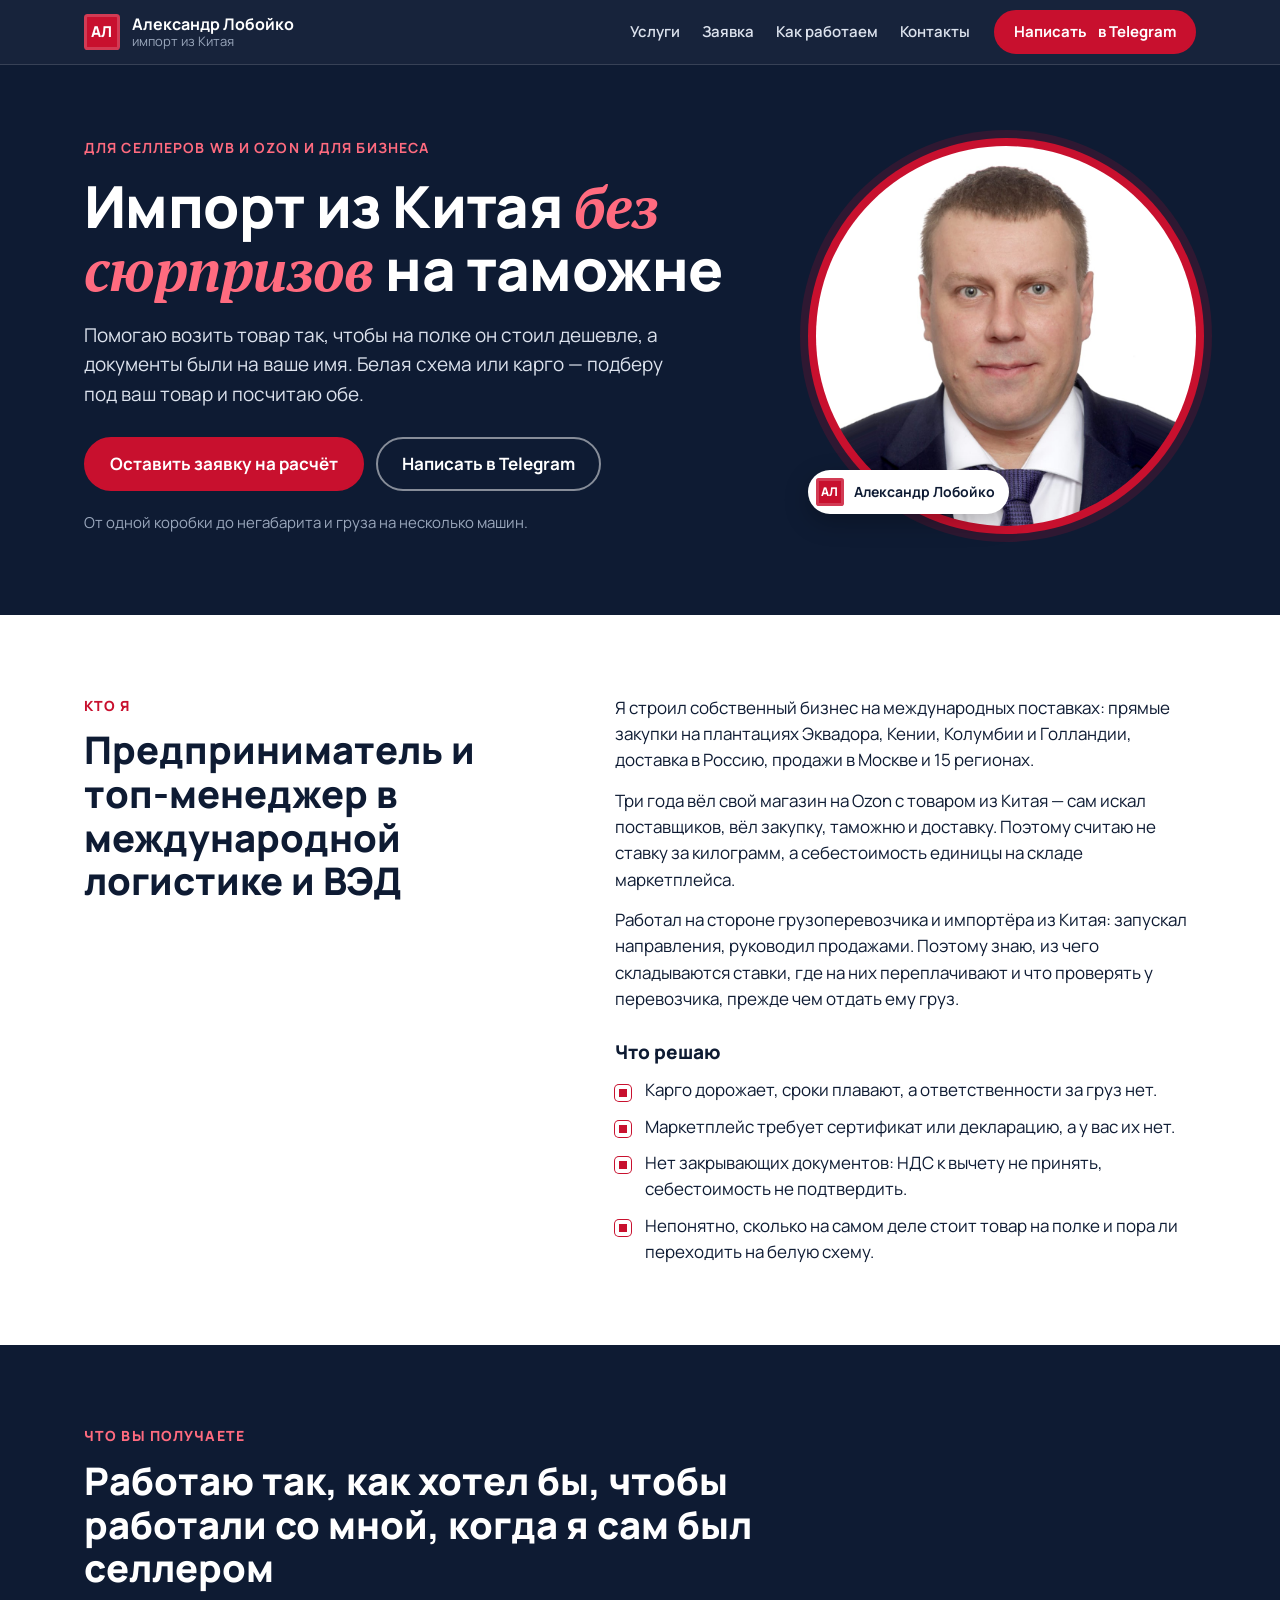
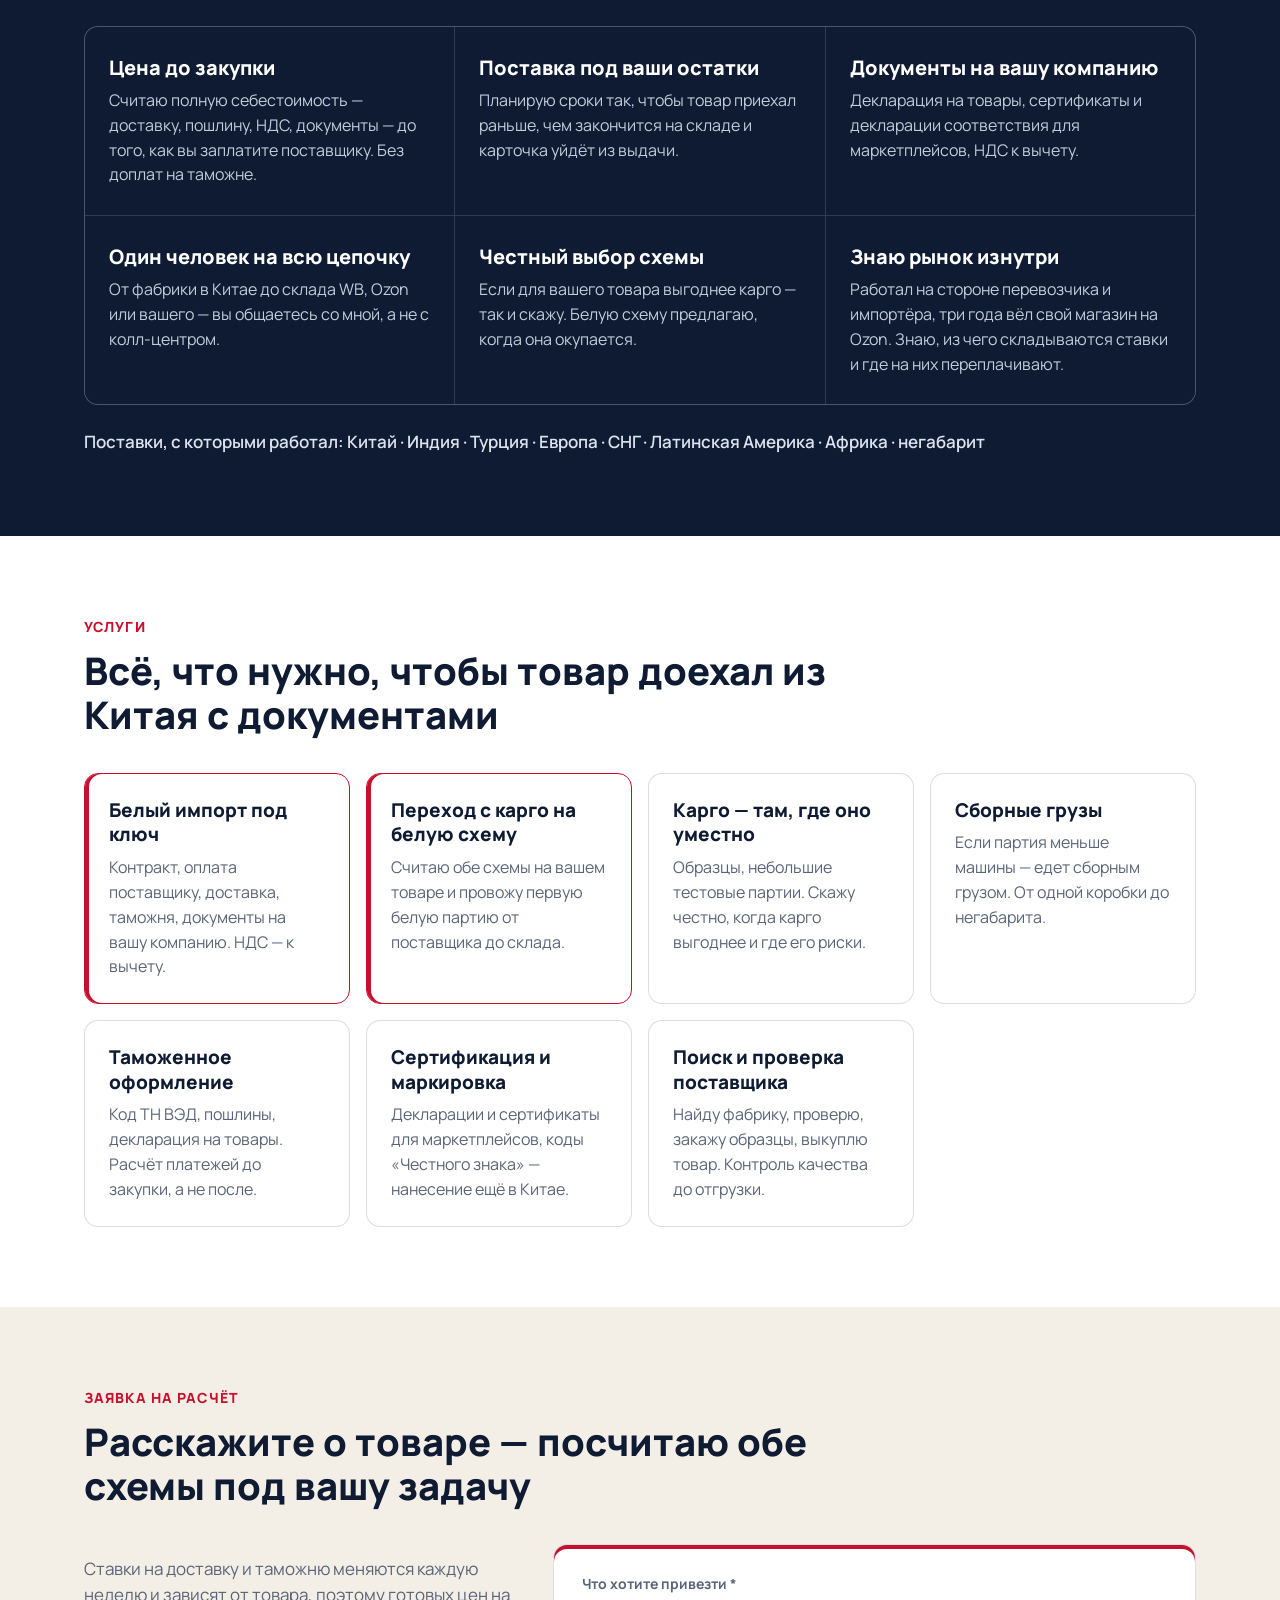
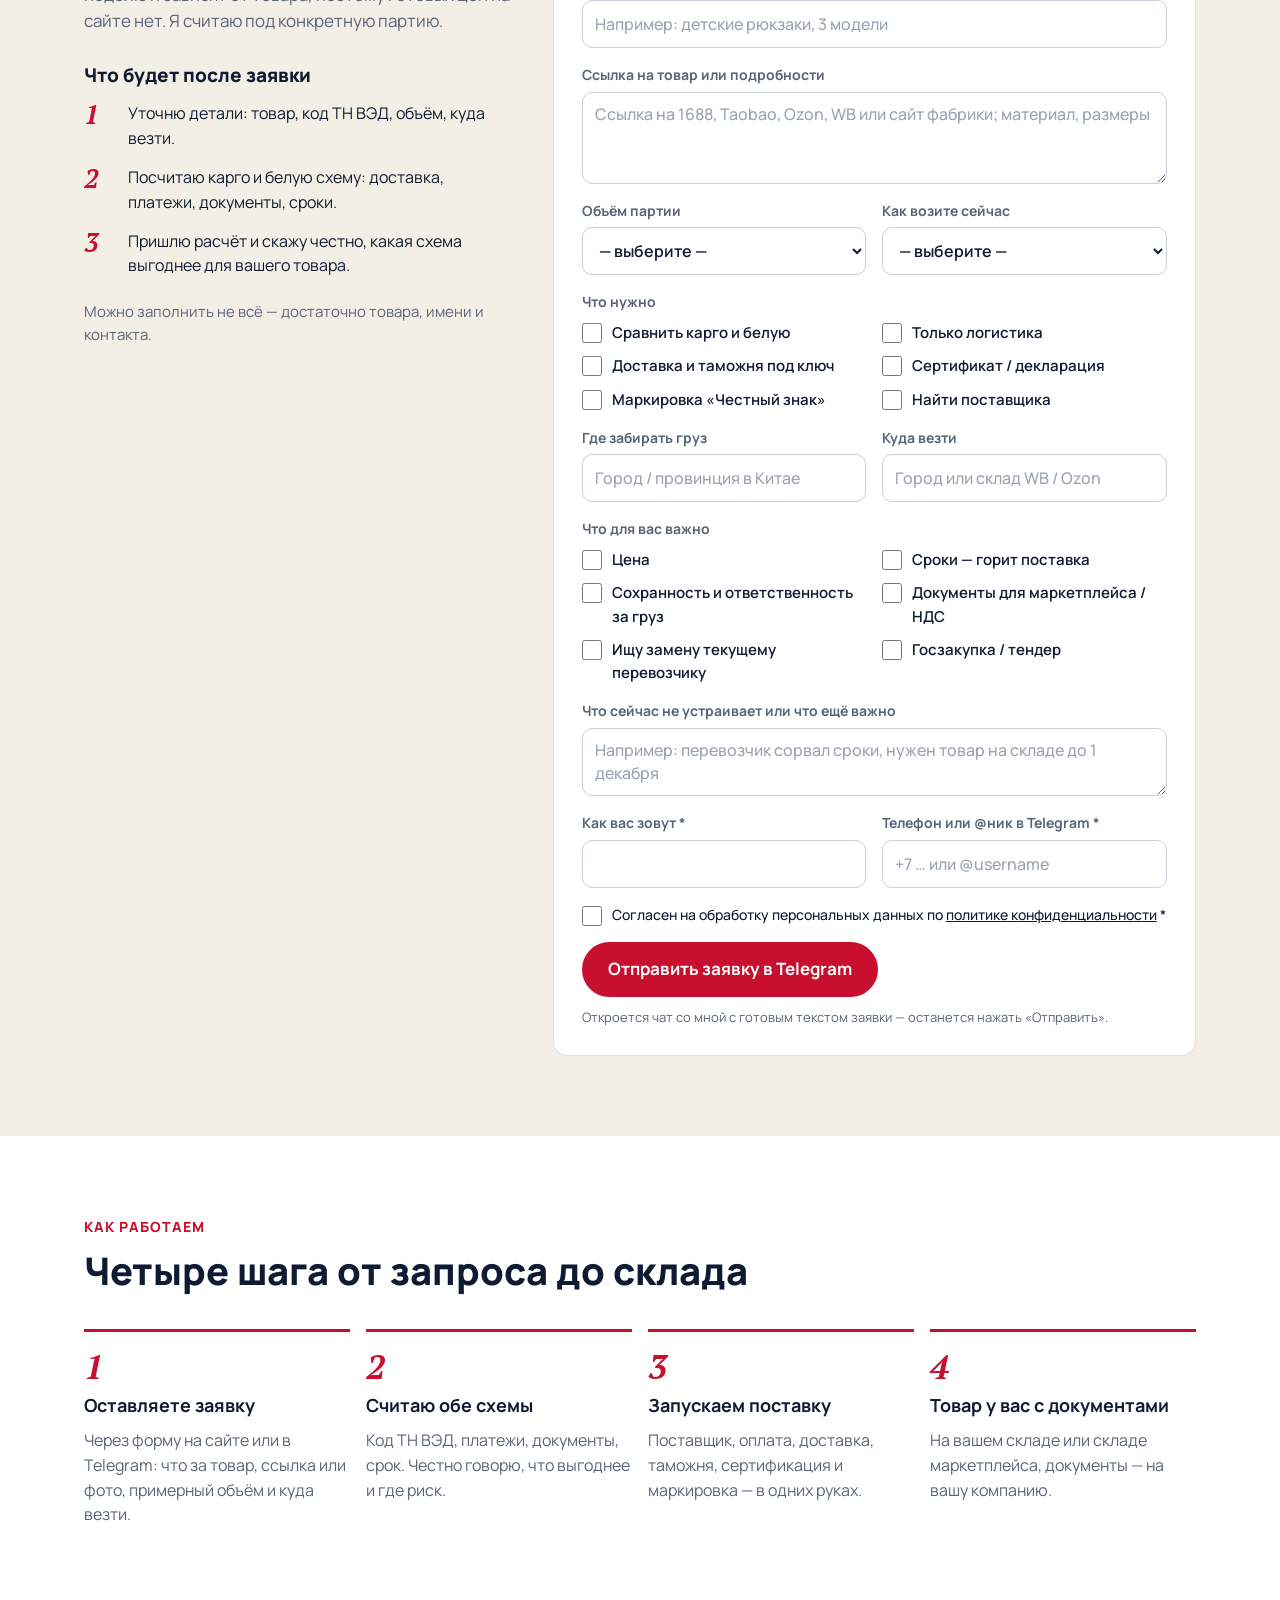
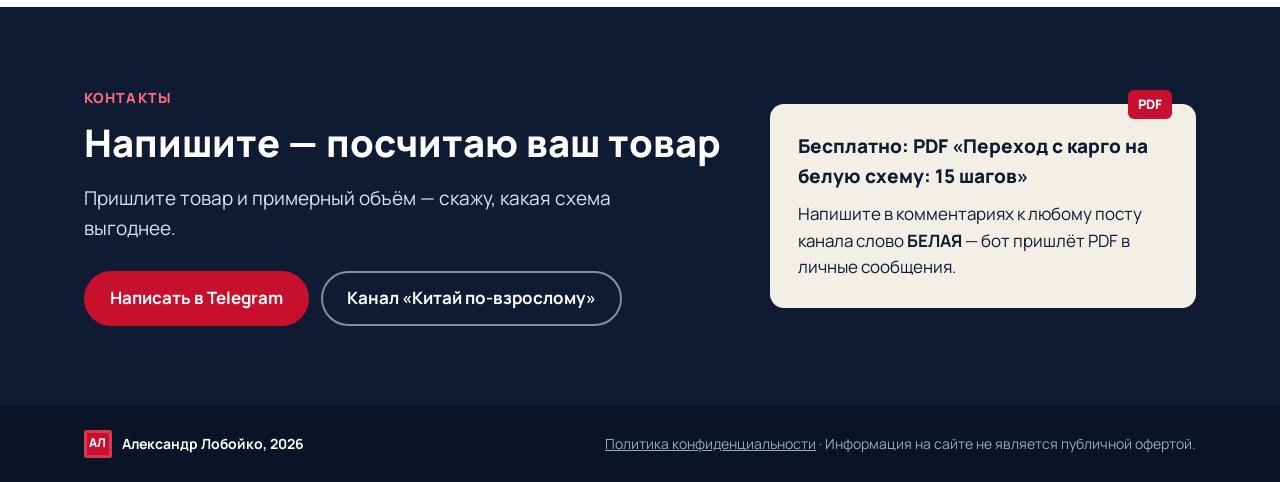
==== index.html @ a02b36c3 "Сайт: первая публикация" ====
<!doctype html>
<html lang="ru">
<head>
<meta charset="utf-8">
<meta name="viewport" content="width=device-width, initial-scale=1">
<title>Импорт из Китая для селлеров и бизнеса — Александр Лобойко</title>
<meta name="description" content="Белый импорт из Китая, переход селлеров с карго на белую схему, таможня, сертификация и маркировка. Оставьте заявку — посчитаю карго и белую схему для вашего товара.">
<link rel="canonical" href="https://loboykoa.github.io/">
<meta property="og:type" content="website">
<meta property="og:locale" content="ru_RU">
<meta property="og:title" content="Импорт из Китая для селлеров и бизнеса — Александр Лобойко">
<meta property="og:description" content="Карго или белая схема? Оставьте заявку — посчитаю ваш товар и привезу его без сюрпризов на таможне.">
<meta property="og:url" content="https://loboykoa.github.io/">
<meta property="og:image" content="https://loboykoa.github.io/img/og.png">
<meta property="og:image:width" content="1200">
<meta property="og:image:height" content="630">
<meta name="twitter:card" content="summary_large_image">
<meta name="theme-color" content="#0E1B33">
<link rel="icon" type="image/png" sizes="48x48" href="img/icon-48.png">
<link rel="apple-touch-icon" href="img/icon-180.png">
<link rel="preconnect" href="https://fonts.googleapis.com">
<link rel="preconnect" href="https://fonts.gstatic.com" crossorigin>
<link rel="stylesheet" href="https://fonts.googleapis.com/css2?family=Manrope:wght@400;600;700;800&family=PT+Serif:ital,wght@1,700&display=swap">
<link rel="stylesheet" href="style.css">
<script type="application/ld+json">
{
  "@context": "https://schema.org",
  "@graph": [
    {
      "@type": "Person",
      "@id": "https://loboykoa.github.io/#person",
      "name": "Александр Лобойко",
      "jobTitle": "Импорт из Китая для селлеров и бизнеса",
      "description": "Предприниматель и топ-менеджер в международной логистике и ВЭД. Белый импорт из Китая, переход с карго на белую схему, таможня, сертификация и маркировка.",
      "image": "https://loboykoa.github.io/img/alexander.jpg",
      "url": "https://loboykoa.github.io/",
      "sameAs": ["https://t.me/kitai_po_vzroslomu", "https://t.me/loboyko_china"],
      "address": { "@type": "PostalAddress", "addressLocality": "Москва", "addressCountry": "RU" }
    },
    {
      "@type": "ProfessionalService",
      "name": "Импорт из Китая — Александр Лобойко",
      "url": "https://loboykoa.github.io/",
      "image": "https://loboykoa.github.io/img/og.png",
      "founder": { "@id": "https://loboykoa.github.io/#person" },
      "areaServed": "RU",
      "serviceType": ["Белый импорт из Китая", "Переход с карго на белую схему", "Карго из Китая", "Сборные грузы", "Таможенное оформление", "Сертификация и маркировка", "Поиск и проверка поставщиков в Китае"]
    }
  ]
}
</script>
<!-- Яндекс Метрика: вставить код счётчика сюда, когда Александр создаст счётчик (см. README.md) -->
</head>
<body>

<header class="top">
  <div class="wrap top-in">
    <a class="brand" href="#top" aria-label="Александр Лобойко — на главную">
      <span class="seal" aria-hidden="true">АЛ</span>
      <span class="brand-t"><b>Александр Лобойко</b><small>импорт из Китая</small></span>
    </a>
    <nav class="nav" aria-label="Разделы">
      <a href="#services">Услуги</a>
      <a href="#request">Заявка</a>
      <a href="#how">Как работаем</a>
      <a href="#contacts">Контакты</a>
    </nav>
    <a class="btn btn-sm" href="https://t.me/loboyko_china" target="_blank" rel="noopener">Написать<span class="hide-sm">&nbsp;в Telegram</span></a>
  </div>
</header>

<main id="top">

<section class="hero">
  <div class="wrap hero-in">
    <div class="hero-text">
      <p class="eyebrow">Для селлеров WB и Ozon и для бизнеса</p>
      <h1>Импорт из Китая <em>без сюрпризов</em> на таможне</h1>
      <p class="lead">Помогаю возить товар так, чтобы на полке он стоил дешевле, а документы были на ваше имя. Белая схема или карго — подберу под ваш товар и посчитаю обе.</p>
      <div class="hero-cta">
        <a class="btn" href="#request">Оставить заявку на расчёт</a>
        <a class="btn btn-ghost" href="https://t.me/loboyko_china" target="_blank" rel="noopener">Написать в Telegram</a>
      </div>
      <p class="hero-note">От одной коробки до негабарита и груза на несколько машин.</p>
    </div>
    <figure class="hero-photo">
      <img src="img/alexander.jpg" width="1024" height="1024" alt="Александр Лобойко">
      <figcaption><span class="seal" aria-hidden="true">АЛ</span> Александр Лобойко</figcaption>
    </figure>
  </div>
</section>

<section class="section" id="about">
  <div class="wrap two">
    <div>
      <p class="kicker">Кто я</p>
      <h2>Предприниматель и топ-менеджер в международной логистике и ВЭД</h2>
    </div>
    <div class="prose">
      <p>Я строил собственный бизнес на международных поставках: прямые закупки на плантациях Эквадора, Кении, Колумбии и Голландии, доставка в Россию, продажи в Москве и 15 регионах.</p>
      <p>Три года вёл свой магазин на Ozon с товаром из Китая — сам искал поставщиков, вёл закупку, таможню и доставку. Поэтому считаю не ставку за килограмм, а себестоимость единицы на складе маркетплейса.</p>
      <p>Работал на стороне грузоперевозчика и импортёра из Китая: запускал направления, руководил продажами. Поэтому знаю, из чего складываются ставки, где на них переплачивают и что проверять у перевозчика, прежде чем отдать ему груз.</p>
      <h3>Что решаю</h3>
      <ul class="ticks">
        <li>Карго дорожает, сроки плавают, а ответственности за груз нет.</li>
        <li>Маркетплейс требует сертификат или декларацию, а у вас их нет.</li>
        <li>Нет закрывающих документов: НДС к вычету не принять, себестоимость не подтвердить.</li>
        <li>Непонятно, сколько на самом деле стоит товар на полке и пора ли переходить на белую схему.</li>
      </ul>
    </div>
  </div>
</section>

<section class="section section-dark" id="value">
  <div class="wrap">
    <p class="kicker">Что вы получаете</p>
    <h2>Работаю так, как хотел бы, чтобы работали со мной, когда я сам был селлером</h2>
    <div class="stats stats-val">
      <div class="stat"><b>Цена до закупки</b><span>Считаю полную себестоимость — доставку, пошлину, НДС, документы — до того, как вы заплатите поставщику. Без доплат на таможне.</span></div>
      <div class="stat"><b>Поставка под ваши остатки</b><span>Планирую сроки так, чтобы товар приехал раньше, чем закончится на складе и карточка уйдёт из выдачи.</span></div>
      <div class="stat"><b>Документы на вашу компанию</b><span>Декларация на товары, сертификаты и декларации соответствия для маркетплейсов, НДС к вычету.</span></div>
      <div class="stat"><b>Один человек на всю цепочку</b><span>От фабрики в Китае до склада WB, Ozon или вашего — вы общаетесь со мной, а не с колл-центром.</span></div>
      <div class="stat"><b>Честный выбор схемы</b><span>Если для вашего товара выгоднее карго — так и скажу. Белую схему предлагаю, когда она окупается.</span></div>
      <div class="stat"><b>Знаю рынок изнутри</b><span>Работал на стороне перевозчика и импортёра, три года вёл свой магазин на Ozon. Знаю, из чего складываются ставки и где на них переплачивают.</span></div>
    </div>
    <p class="routes">Поставки, с которыми работал: Китай · Индия · Турция · Европа · СНГ · Латинская Америка · Африка · негабарит</p>
  </div>
</section>

<section class="section" id="services">
  <div class="wrap">
    <p class="kicker">Услуги</p>
    <h2>Всё, что нужно, чтобы товар доехал из Китая с документами</h2>
    <div class="cards">
      <article class="card card-accent">
        <h3>Белый импорт под ключ</h3>
        <p>Контракт, оплата поставщику, доставка, таможня, документы на вашу компанию. НДС — к вычету.</p>
      </article>
      <article class="card card-accent">
        <h3>Переход с карго на белую схему</h3>
        <p>Считаю обе схемы на вашем товаре и провожу первую белую партию от поставщика до склада.</p>
      </article>
      <article class="card">
        <h3>Карго — там, где оно уместно</h3>
        <p>Образцы, небольшие тестовые партии. Скажу честно, когда карго выгоднее и где его риски.</p>
      </article>
      <article class="card">
        <h3>Сборные грузы</h3>
        <p>Если партия меньше машины — едет сборным грузом. От одной коробки до негабарита.</p>
      </article>
      <article class="card">
        <h3>Таможенное оформление</h3>
        <p>Код ТН ВЭД, пошлины, декларация на товары. Расчёт платежей до закупки, а не после.</p>
      </article>
      <article class="card">
        <h3>Сертификация и маркировка</h3>
        <p>Декларации и сертификаты для маркетплейсов, коды «Честного знака» — нанесение ещё в Китае.</p>
      </article>
      <article class="card">
        <h3>Поиск и проверка поставщика</h3>
        <p>Найду фабрику, проверю, закажу образцы, выкуплю товар. Контроль качества до отгрузки.</p>
      </article>
    </div>
  </div>
</section>

<section class="section section-paper" id="request">
  <div class="wrap">
    <p class="kicker">Заявка на расчёт</p>
    <h2>Расскажите о товаре — посчитаю обе схемы под вашу задачу</h2>

    <div class="req">
      <div class="req-side">
        <p class="sub">Ставки на доставку и таможню меняются каждую неделю и зависят от товара, поэтому готовых цен на сайте нет. Я считаю под конкретную партию.</p>
        <h3>Что будет после заявки</h3>
        <ol class="req-steps">
          <li>Уточню детали: товар, код ТН ВЭД, объём, куда везти.</li>
          <li>Посчитаю карго и белую схему: доставка, платежи, документы, сроки.</li>
          <li>Пришлю расчёт и скажу честно, какая схема выгоднее для вашего товара.</li>
        </ol>
        <p class="req-note">Можно заполнить не всё — достаточно товара, имени и контакта.</p>
      </div>

      <form class="req-form" id="reqForm" novalidate>
        <label class="field field-wide">
          <span>Что хотите привезти *</span>
          <input id="product" type="text" maxlength="200" placeholder="Например: детские рюкзаки, 3 модели" required>
        </label>
        <label class="field field-wide">
          <span>Ссылка на товар или подробности</span>
          <textarea id="details" rows="3" maxlength="600" placeholder="Ссылка на 1688, Taobao, Ozon, WB или сайт фабрики; материал, размеры"></textarea>
        </label>
        <label class="field">
          <span>Объём партии</span>
          <select id="volume">
            <option value="">— выберите —</option>
            <option>Образцы, до 30 кг</option>
            <option>30–300 кг</option>
            <option>300 кг – 2 т</option>
            <option>Больше 2 т</option>
            <option>Пока не знаю</option>
          </select>
        </label>
        <label class="field">
          <span>Как возите сейчас</span>
          <select id="scheme">
            <option value="">— выберите —</option>
            <option>Карго</option>
            <option>Белая схема</option>
            <option>Ещё не возил</option>
          </select>
        </label>
        <fieldset class="field field-wide opts">
          <legend>Что нужно</legend>
          <label class="check"><input type="checkbox" name="need" value="Сравнить карго и белую схему"><span>Сравнить карго и белую</span></label>
          <label class="check"><input type="checkbox" name="need" value="Только логистика"><span>Только логистика</span></label>
          <label class="check"><input type="checkbox" name="need" value="Доставка и таможня под ключ"><span>Доставка и таможня под ключ</span></label>
          <label class="check"><input type="checkbox" name="need" value="Сертификат или декларация"><span>Сертификат / декларация</span></label>
          <label class="check"><input type="checkbox" name="need" value="Маркировка «Честный знак»"><span>Маркировка «Честный знак»</span></label>
          <label class="check"><input type="checkbox" name="need" value="Найти и проверить поставщика"><span>Найти поставщика</span></label>
        </fieldset>
        <label class="field">
          <span>Где забирать груз</span>
          <input id="from" type="text" maxlength="100" placeholder="Город / провинция в Китае">
        </label>
        <label class="field">
          <span>Куда везти</span>
          <input id="city" type="text" maxlength="100" placeholder="Город или склад WB / Ozon">
        </label>
        <fieldset class="field field-wide opts">
          <legend>Что для вас важно</legend>
          <label class="check"><input type="checkbox" name="imp" value="Цена"><span>Цена</span></label>
          <label class="check"><input type="checkbox" name="imp" value="Сроки — горит поставка"><span>Сроки — горит поставка</span></label>
          <label class="check"><input type="checkbox" name="imp" value="Сохранность груза и ответственность"><span>Сохранность и ответственность за груз</span></label>
          <label class="check"><input type="checkbox" name="imp" value="Документы для маркетплейса / НДС"><span>Документы для маркетплейса / НДС</span></label>
          <label class="check"><input type="checkbox" name="imp" value="Ищу замену текущему перевозчику"><span>Ищу замену текущему перевозчику</span></label>
          <label class="check"><input type="checkbox" name="imp" value="Госзакупка / тендер"><span>Госзакупка / тендер</span></label>
        </fieldset>
        <label class="field field-wide">
          <span>Что сейчас не устраивает или что ещё важно</span>
          <textarea id="pain" rows="2" maxlength="500" placeholder="Например: перевозчик сорвал сроки, нужен товар на складе до 1 декабря"></textarea>
        </label>
        <label class="field">
          <span>Как вас зовут *</span>
          <input id="name" type="text" maxlength="60" autocomplete="name" required>
        </label>
        <label class="field">
          <span>Телефон или @ник в Telegram *</span>
          <input id="contact" type="text" maxlength="60" autocomplete="tel" placeholder="+7 … или @username" required>
        </label>
        <label class="check consent">
          <input id="consent" type="checkbox" required>
          <span>Согласен на обработку персональных данных по <a href="policy.html" target="_blank">политике конфиденциальности</a> *</span>
        </label>
        <p class="req-err" id="reqErr" role="alert" hidden></p>
        <button class="btn req-btn" type="submit">Отправить заявку в Telegram</button>
        <p class="req-hint">Откроется чат со мной с готовым текстом заявки — останется нажать «Отправить». <a href="#phone" class="nophone-link" hidden>Нет Telegram? Оставьте телефон →</a></p>
      </form>

      <div class="req-done" id="reqDone" hidden aria-live="polite">
        <p class="req-done-t">Почти готово</p>
        <p>В Telegram открылся чат с текстом вашей заявки — нажмите «Отправить». Отвечу в течение рабочего дня.</p>
        <p>Если чат не открылся, скопируйте текст и отправьте его <a href="https://t.me/loboyko_china" target="_blank" rel="noopener">@loboyko_china</a>:</p>
        <textarea id="reqText" rows="8" readonly></textarea>
        <div class="hero-cta">
          <button class="btn" type="button" id="copyBtn">Скопировать текст</button>
          <a class="btn btn-line" id="openTg" href="https://t.me/loboyko_china" target="_blank" rel="noopener">Открыть Telegram ещё раз</a>
        </div>
        <button class="linklike" type="button" id="editBtn">← Изменить заявку</button>
      </div>
    </div>
  </div>
</section>

<!-- Заявка без Telegram: Яндекс Форма. Включается, когда форма создана: убрать hidden у секции и у ссылки .nophone-link, вставить ID формы в src -->
<section class="section section-paper section-tight" id="phone" hidden>
  <div class="wrap">
    <p class="kicker">Нет Telegram?</p>
    <h2>Оставьте телефон и опишите задачу — перезвоню</h2>
    <p class="sub">Заявка придёт мне на почту и в Telegram. Отвечу в течение рабочего дня.</p>
    <div class="yaform">
      <iframe src="about:blank" data-src="https://forms.yandex.ru/u/FORM_ID/?iframe=1" name="ya-form-FORM_ID" title="Заявка с телефоном" loading="lazy"></iframe>
    </div>
  </div>
</section>

<section class="section" id="how">
  <div class="wrap">
    <p class="kicker">Как работаем</p>
    <h2>Четыре шага от запроса до склада</h2>
    <ol class="steps">
      <li><b>Оставляете заявку</b><span>Через форму на сайте или в Telegram: что за товар, ссылка или фото, примерный объём и куда везти.</span></li>
      <li><b>Считаю обе схемы</b><span>Код ТН ВЭД, платежи, документы, срок. Честно говорю, что выгоднее и где риск.</span></li>
      <li><b>Запускаем поставку</b><span>Поставщик, оплата, доставка, таможня, сертификация и маркировка — в одних руках.</span></li>
      <li><b>Товар у вас с документами</b><span>На вашем складе или складе маркетплейса, документы — на вашу компанию.</span></li>
    </ol>
  </div>
</section>

<section class="section section-dark" id="contacts">
  <div class="wrap contacts">
    <div>
      <p class="kicker">Контакты</p>
      <h2>Напишите — посчитаю ваш товар</h2>
      <p class="lead">Пришлите товар и примерный объём — скажу, какая схема выгоднее.</p>
      <div class="hero-cta">
        <a class="btn" href="https://t.me/loboyko_china" target="_blank" rel="noopener">Написать в Telegram</a>
        <a class="btn btn-ghost" href="https://t.me/kitai_po_vzroslomu" target="_blank" rel="noopener">Канал «Китай по-взрослому»</a>
      </div>
    </div>
    <div class="gift">
      <p class="gift-t">Бесплатно: PDF «Переход с карго на белую схему: 15 шагов»</p>
      <p>Напишите в комментариях к любому посту канала слово <b>БЕЛАЯ</b> — бот пришлёт PDF в личные сообщения.</p>
    </div>
  </div>
</section>

</main>

<footer class="foot">
  <div class="wrap foot-in">
    <span><span class="seal" aria-hidden="true">АЛ</span> Александр Лобойко, 2026</span>
    <span><a href="policy.html">Политика конфиденциальности</a> · Информация на сайте не является публичной офертой.</span>
  </div>
</footer>

<script src="form.js"></script>
</body>
</html>
---- style.css ----
/* Фирменный стиль «Китай по-взрослому» — те же цвета и шрифты, что в 01_оформление */
:root {
  --navy: #0E1B33;
  --navy-2: #172B4D;
  --red: #C8102E;
  --red-soft: #FF6B7F;
  --paper: #F4EFE6;
  --paper-2: #EAE3D6;
  --ink: #0E1B33;
  --muted: #9AA7BC;
  --muted-ink: #5A6478;
  --line: rgba(255,255,255,.14);
  --line-ink: rgba(14,27,51,.14);
  --green: #1F7A4D;
  --font: 'Manrope', 'Segoe UI', Arial, sans-serif;
  --accent-font: 'PT Serif', Georgia, serif;
  --r: 14px;
}

* { box-sizing: border-box; margin: 0; padding: 0; }
html { scroll-behavior: smooth; scroll-padding-top: 76px; }
body { font-family: var(--font); background: #fff; color: var(--ink); line-height: 1.55; -webkit-font-smoothing: antialiased; font-size: 17px; }
img { max-width: 100%; display: block; }
[hidden] { display: none !important; }
a { color: inherit; }
.wrap { max-width: 1160px; margin: 0 auto; padding: 0 24px; }

/* Печать «АЛ» */
.seal {
  display: inline-flex; align-items: center; justify-content: center;
  width: 36px; height: 36px; flex: none;
  background: var(--red); color: #fff; font-weight: 800; font-size: 15px; letter-spacing: .02em;
  border-radius: 10%; box-shadow: inset 0 0 0 3px rgba(255,255,255,.18);
}

/* Кнопки */
.btn {
  display: inline-flex; align-items: center; justify-content: center; gap: 8px;
  min-height: 48px; padding: 12px 24px; border-radius: 999px;
  background: var(--red); color: #fff; font-weight: 700; text-decoration: none; text-align: center;
  border: 2px solid var(--red); transition: background .15s, border-color .15s;
}
.btn:hover { background: #A50D26; border-color: #A50D26; }
.btn:focus-visible, a:focus-visible, select:focus-visible, input:focus-visible { outline: 3px solid var(--red-soft); outline-offset: 2px; }
.btn-ghost { background: transparent; border-color: rgba(255,255,255,.5); }
.btn-ghost:hover { background: rgba(255,255,255,.08); border-color: #fff; }
.btn-sm { min-height: 40px; padding: 8px 18px; font-size: 15px; }

/* Шапка */
.top { position: sticky; top: 0; z-index: 10; background: rgba(14,27,51,.96); color: #fff; backdrop-filter: blur(6px); border-bottom: 1px solid var(--line); }
.top-in { display: flex; align-items: center; gap: 24px; height: 64px; }
.brand { display: flex; align-items: center; gap: 12px; text-decoration: none; }
.brand-t { display: flex; flex-direction: column; line-height: 1.15; }
.brand-t b { font-size: 16px; }
.brand-t small { font-size: 13px; color: var(--muted); }
.nav { display: flex; gap: 22px; margin-left: auto; font-size: 15px; font-weight: 600; }
.nav a { text-decoration: none; color: #DDE3EE; }
.nav a:hover { color: #fff; }

/* Первый экран */
.hero { background: var(--navy); color: #fff; overflow: hidden; }
.hero-in { display: grid; grid-template-columns: 1.25fr .75fr; gap: 48px; align-items: center; padding: 72px 24px 80px; }
.eyebrow { color: var(--red-soft); font-weight: 700; font-size: 14px; letter-spacing: .08em; text-transform: uppercase; margin-bottom: 16px; }
h1 { font-size: clamp(34px, 5.2vw, 58px); line-height: 1.07; font-weight: 800; letter-spacing: -.01em; }
h1 em, h2 em { font-family: var(--accent-font); font-style: italic; color: var(--red-soft); font-weight: 700; }
.lead { font-size: 19px; color: #DDE3EE; margin-top: 20px; max-width: 600px; }
.hero-cta { display: flex; flex-wrap: wrap; gap: 12px; margin-top: 28px; }
.hero-note { margin-top: 20px; color: var(--muted); font-size: 15px; }
.hero-photo { position: relative; max-width: 380px; width: 100%; margin-left: auto; }
.hero-photo img { width: 100%; height: auto; aspect-ratio: 1; object-fit: cover; border-radius: 50%; background: #fff; box-shadow: 0 0 0 8px var(--red), 0 0 0 16px rgba(200,16,46,.18); }
.hero-photo figcaption { position: absolute; left: -8px; bottom: 12px; display: flex; align-items: center; gap: 10px; background: #fff; color: var(--ink); font-weight: 700; font-size: 14px; padding: 8px 14px 8px 8px; border-radius: 999px; box-shadow: 0 8px 24px rgba(0,0,0,.25); }
.hero-photo figcaption .seal { width: 28px; height: 28px; font-size: 12px; }

/* Секции */
.section { padding: 80px 0; }
.section-dark { background: var(--navy); color: #fff; }
.section-paper { background: var(--paper); }
.kicker { color: var(--red); font-weight: 800; font-size: 14px; letter-spacing: .08em; text-transform: uppercase; margin-bottom: 12px; }
.section-dark .kicker { color: var(--red-soft); }
h2 { font-size: clamp(26px, 3.4vw, 38px); line-height: 1.15; font-weight: 800; max-width: 820px; }
h3 { font-size: 19px; line-height: 1.3; font-weight: 800; }
.sub { color: var(--muted-ink); margin-top: 12px; max-width: 760px; }

.two { display: grid; grid-template-columns: .9fr 1.1fr; gap: 56px; }
.prose p + p { margin-top: 14px; }
.prose h3 { margin: 28px 0 12px; }
.ticks { list-style: none; display: grid; gap: 10px; }
.ticks li { position: relative; padding-left: 30px; }
.ticks li::before { content: ''; position: absolute; left: 0; top: .45em; width: 16px; height: 16px; border-radius: 4px; background: var(--red); box-shadow: inset 0 0 0 4px #fff, 0 0 0 1px var(--red); }

/* Цифры */
.stats { display: grid; grid-template-columns: repeat(3, 1fr); gap: 1px; background: var(--line); border: 1px solid var(--line); border-radius: var(--r); overflow: hidden; margin-top: 8px; }
.stat { background: var(--navy); padding: 28px 24px; display: flex; flex-direction: column; gap: 8px; }
.stat b { font-size: clamp(30px, 4vw, 44px); line-height: 1; font-weight: 800; }
.stat span { color: var(--muted); font-size: 15px; }
.routes { margin-top: 24px; color: #DDE3EE; font-weight: 600; }
#value h2 { margin-bottom: 36px; }
.stats-val .stat b { font-size: 20px; line-height: 1.25; }
.stats-val .stat span { color: #C3CCDA; font-size: 16px; }

/* Услуги */
.cards { display: grid; grid-template-columns: repeat(auto-fill, minmax(260px, 1fr)); gap: 16px; margin-top: 36px; }
.card { border: 1px solid var(--line-ink); border-radius: var(--r); padding: 24px; background: #fff; }
.card p { color: var(--muted-ink); margin-top: 8px; font-size: 16px; }
.card-accent { border-color: var(--red); box-shadow: inset 4px 0 0 var(--red); }

/* Заявка */
.req { display: grid; grid-template-columns: minmax(0, .8fr) minmax(0, 1.2fr); gap: 40px; margin-top: 36px; align-items: start; }
.req-side h3 { margin: 28px 0 14px; }
.req-steps { list-style: none; counter-reset: r; display: grid; gap: 14px; }
.req-steps li { counter-increment: r; display: grid; grid-template-columns: 34px 1fr; gap: 10px; font-size: 16px; }
.req-steps li::before { content: counter(r); font-family: var(--accent-font); font-style: italic; font-weight: 700; font-size: 26px; color: var(--red); line-height: 1; }
.req-note { margin-top: 22px; font-size: 15px; color: var(--muted-ink); }
.req-form, .req-done { grid-column: 2; background: #fff; border-radius: var(--r); padding: 28px; display: grid; grid-template-columns: repeat(2, minmax(0, 1fr)); gap: 16px; border: 1px solid var(--line-ink); box-shadow: inset 0 4px 0 var(--red); }
.req-done { grid-template-columns: 1fr; font-size: 16px; }
.field { display: flex; flex-direction: column; gap: 6px; font-size: 14px; font-weight: 700; color: var(--muted-ink); min-width: 0; }
.field-wide { grid-column: 1 / -1; }
.field input:not([type="checkbox"]), .field select, .field textarea, .req-done textarea {
  width: 100%; min-height: 48px; padding: 10px 12px; border: 1px solid #C9CFDA; border-radius: 10px;
  font: 600 16px var(--font); color: var(--ink); background: #fff;
}
.field textarea, .req-done textarea { resize: vertical; line-height: 1.45; }
.field input::placeholder, .field textarea::placeholder { color: #9AA3B2; font-weight: 500; }
.opts { border: 0; display: grid; grid-template-columns: 1fr 1fr; gap: 10px 16px; }
.opts legend { padding: 0; margin-bottom: 8px; }
.check { display: flex; gap: 10px; align-items: flex-start; font-size: 15px; font-weight: 600; color: var(--ink); cursor: pointer; }
.check input { width: 20px; height: 20px; margin-top: 2px; accent-color: var(--red); flex: none; }
.consent { grid-column: 1 / -1; font-size: 14px; font-weight: 500; }
.consent a, .req-done a, .foot a { color: inherit; text-decoration: underline; }
.req-err { grid-column: 1 / -1; color: var(--red); font-weight: 700; font-size: 15px; }
.req-btn { grid-column: 1 / -1; justify-self: start; font: inherit; font-weight: 700; cursor: pointer; }
.req-hint { grid-column: 1 / -1; font-size: 13px; color: var(--muted-ink); margin-top: -6px; }
.req-done-t { font-weight: 800; font-size: 22px; }
.req-done .hero-cta { margin-top: 0; }
.req-done .btn { font: inherit; font-weight: 700; cursor: pointer; }
.btn-line { background: transparent; color: var(--ink); border-color: var(--ink); }
.btn-line:hover { background: var(--paper); color: var(--ink); border-color: var(--ink); }
.linklike { justify-self: start; background: none; border: 0; padding: 0; font: inherit; font-size: 15px; color: var(--muted-ink); text-decoration: underline; cursor: pointer; }

/* Шаги */
.steps { list-style: none; counter-reset: s; display: grid; grid-template-columns: repeat(4, 1fr); gap: 16px; margin-top: 36px; }
.steps li { counter-increment: s; border-top: 3px solid var(--red); padding-top: 18px; display: flex; flex-direction: column; gap: 8px; }
.steps li::before { content: counter(s); font-family: var(--accent-font); font-style: italic; font-weight: 700; font-size: 34px; color: var(--red); line-height: 1; }
.steps b { font-size: 18px; }
.steps span { color: var(--muted-ink); font-size: 16px; }

/* Контакты */
.contacts { display: grid; grid-template-columns: 1.2fr .8fr; gap: 48px; align-items: center; }
.gift { background: var(--paper); color: var(--ink); border-radius: var(--r); padding: 28px; position: relative; }
.gift::before { content: 'PDF'; position: absolute; top: -14px; right: 24px; background: var(--red); color: #fff; font-weight: 800; font-size: 13px; padding: 4px 10px; border-radius: 6px; }
.gift-t { font-weight: 800; font-size: 19px; margin-bottom: 10px; }

.foot { background: #0A1426; color: var(--muted); font-size: 14px; padding: 24px 0; }
.foot-in { display: flex; justify-content: space-between; gap: 16px; flex-wrap: wrap; align-items: center; }
.foot-in > span:first-child { display: flex; align-items: center; gap: 10px; color: #fff; font-weight: 700; }
.foot .seal { width: 28px; height: 28px; font-size: 12px; }

/* Планшет */
@media (max-width: 980px) {
  .nav { display: none; }
  .top .btn-sm { margin-left: auto; }
  .req { grid-template-columns: 1fr; gap: 28px; }
  .req-form, .req-done { grid-column: auto; }
  .steps { grid-template-columns: 1fr 1fr; }
}
/* Телефон */
@media (max-width: 720px) {
  body { font-size: 16px; }
  .wrap { padding: 0 16px; }
  .section { padding: 56px 0; }
  .top-in { height: 58px; gap: 12px; }
  .brand-t small, .hide-sm { display: none; }
  .brand-t b { white-space: nowrap; }
  .top .btn-sm { padding: 8px 14px; font-size: 14px; }
  .hero-in { grid-template-columns: 1fr; gap: 40px; padding: 40px 16px 56px; }
  .hero-photo { max-width: 240px; margin: 0 auto; order: -1; }
  .hero-photo figcaption { left: 50%; transform: translateX(-50%); white-space: nowrap; }
  .lead { font-size: 17px; }
  .hero-cta .btn { flex: 1 1 100%; }
  .two, .contacts { grid-template-columns: 1fr; gap: 24px; }
  .stats { grid-template-columns: 1fr 1fr; }
  .stats-val { grid-template-columns: 1fr; }
  .stat { padding: 20px 16px; }
  .req-form { grid-template-columns: 1fr; padding: 20px 16px; }
  .req-done { padding: 20px 16px; }
  .opts { grid-template-columns: 1fr; }
  .steps { grid-template-columns: 1fr; }
  .req-btn { justify-self: stretch; }
}
@media (max-width: 380px) {
  .brand-t { display: none; }
}

/* Политика */
.policy { max-width: 820px; }
.policy a:not(.btn) { color: var(--red); }

/* Заявка без Telegram (Яндекс Форма) */
.section-tight { padding-top: 0; }
.yaform { margin-top: 28px; max-width: 760px; background: #fff; border-radius: var(--r); border: 1px solid var(--line-ink); overflow: hidden; }
.yaform iframe { display: block; width: 100%; min-height: 720px; border: 0; }
.req-hint a { color: var(--red); font-weight: 700; }
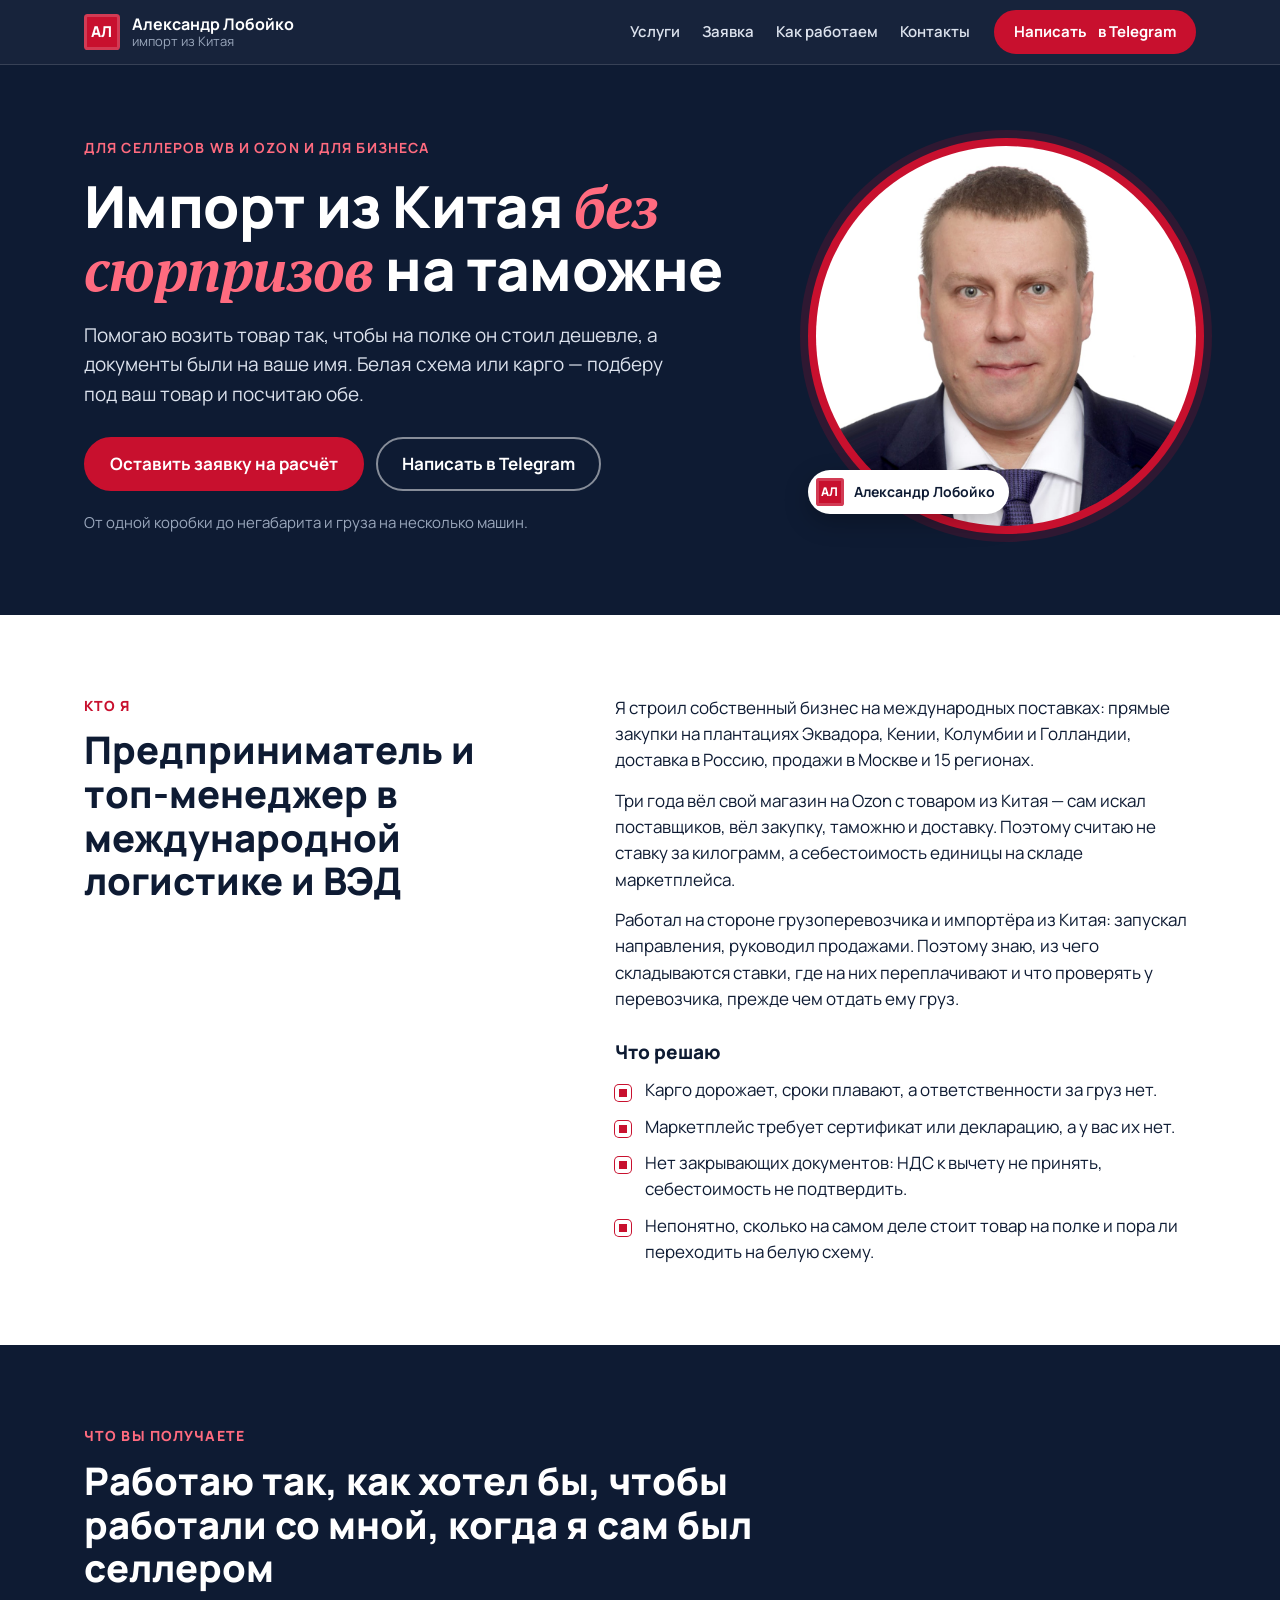
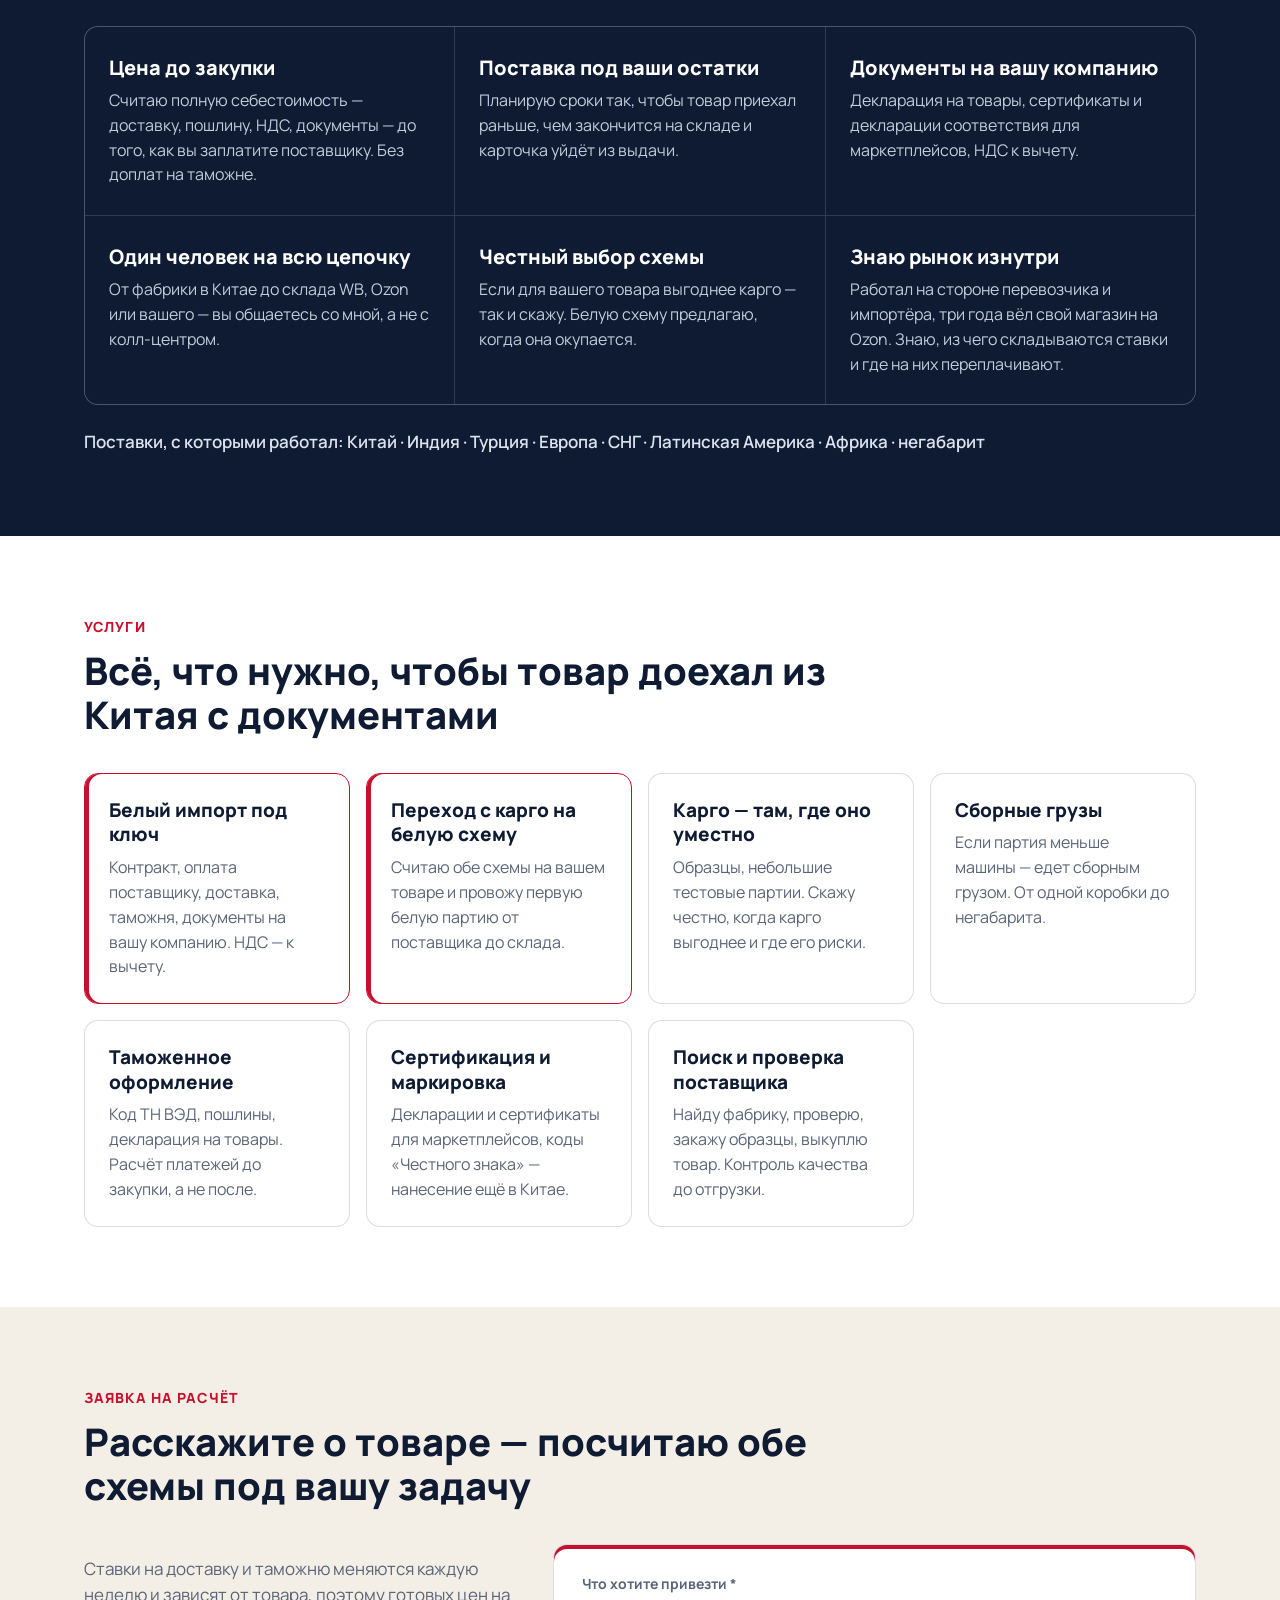
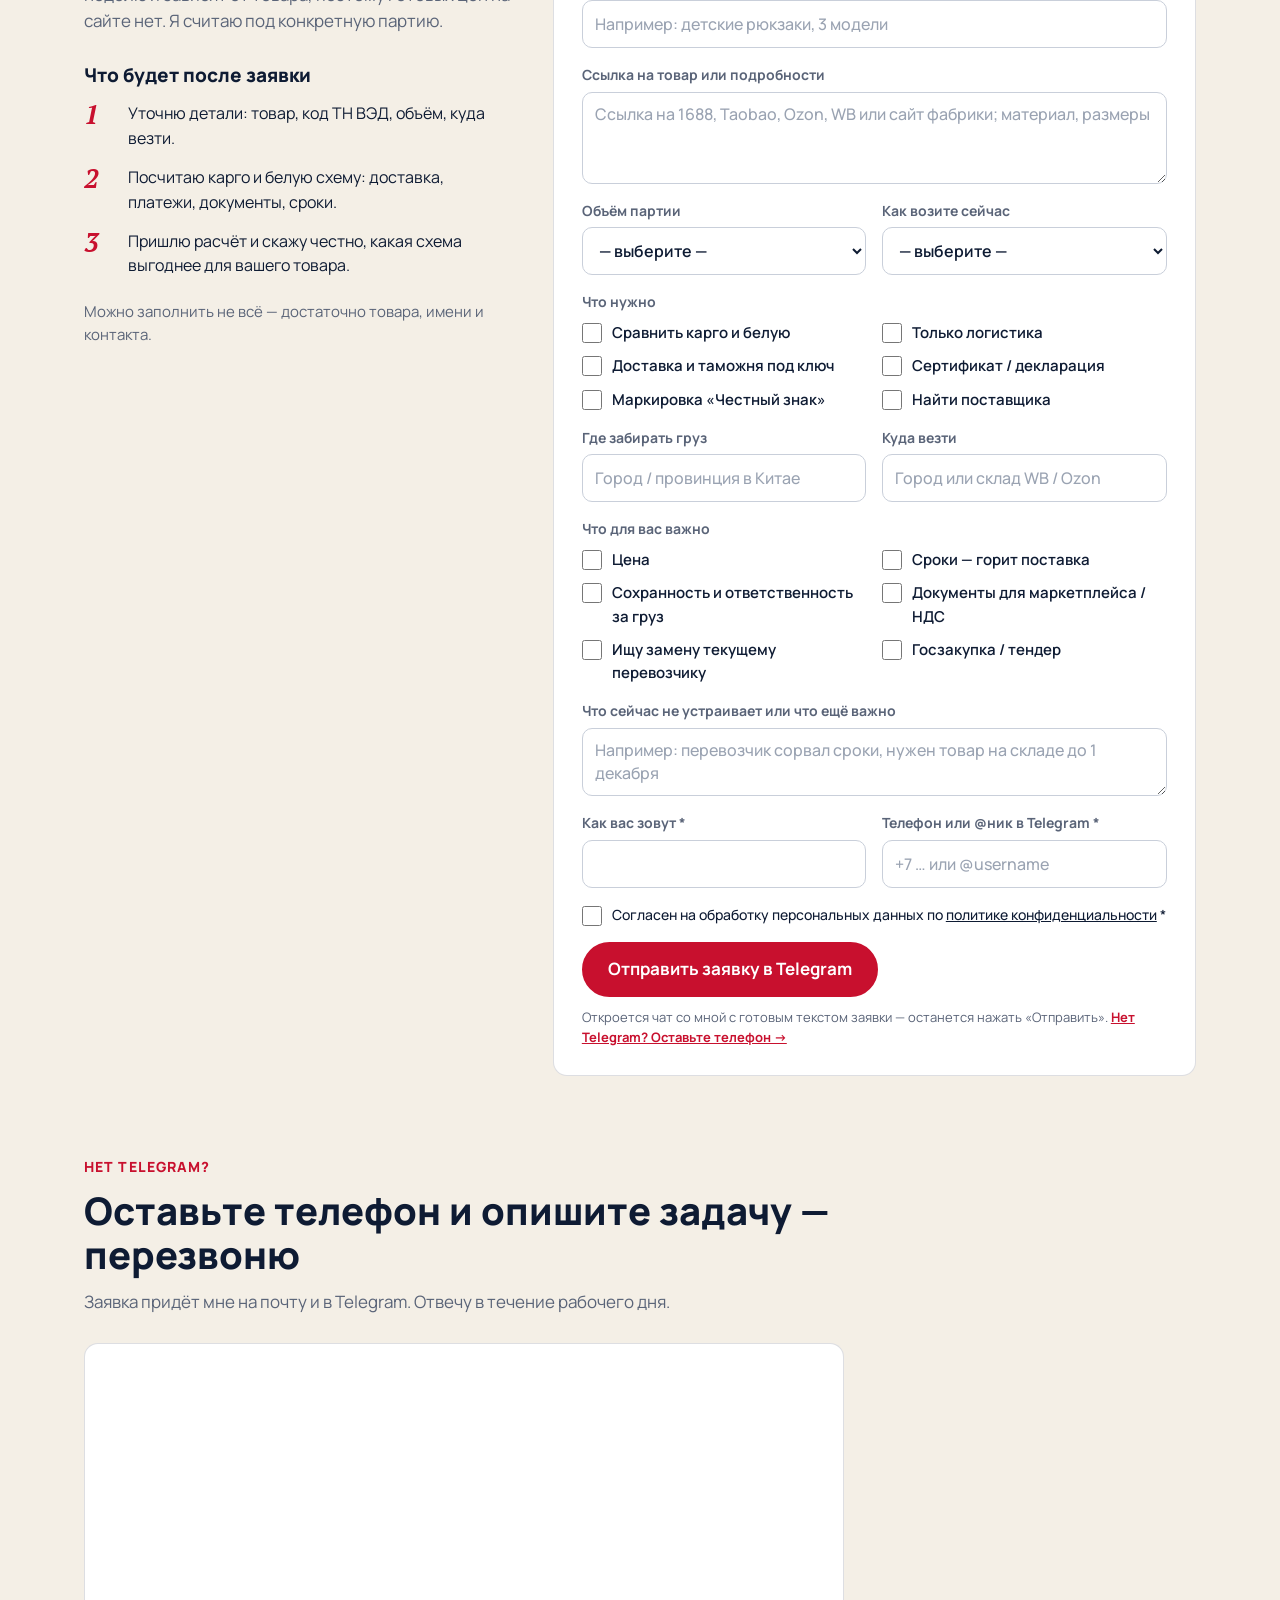
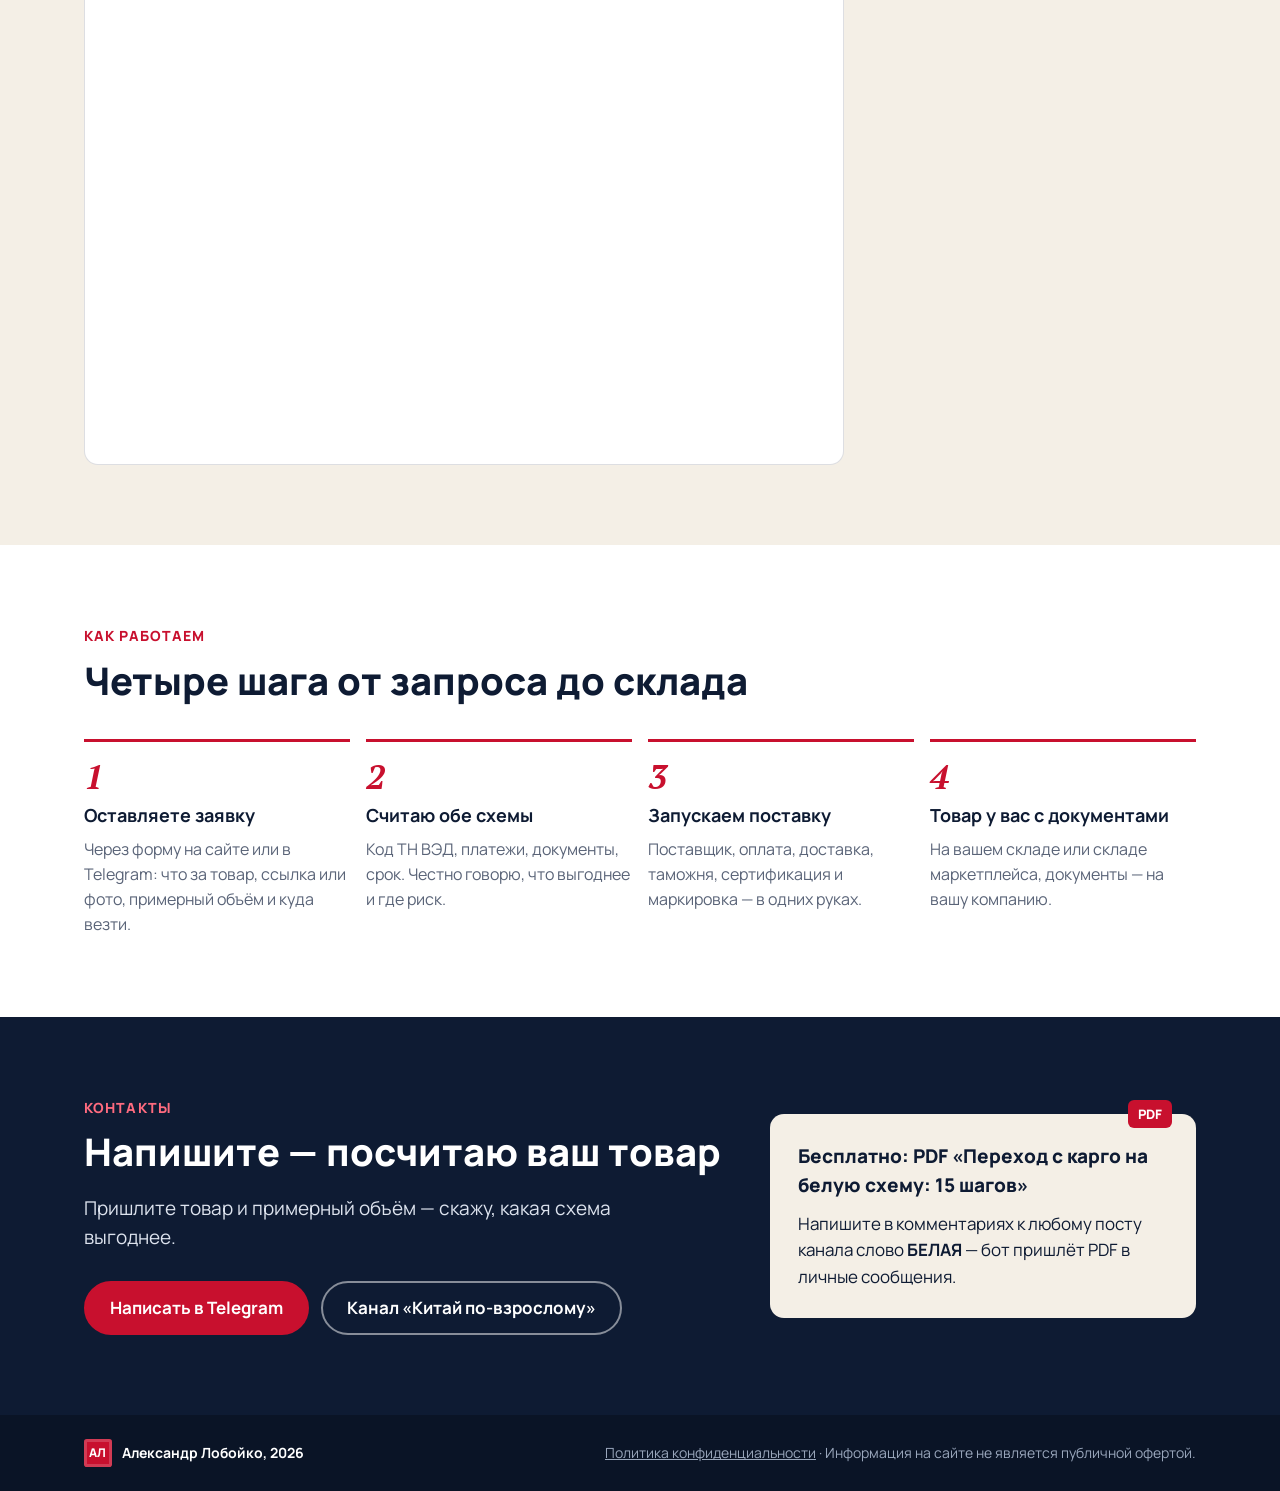
==== commit 2d099d1d: "Блок «Нет Telegram?» с Яндекс Формой" ====
--- a/index.html
+++ b/index.html
@@ -254,7 +254,7 @@
         </label>
         <p class="req-err" id="reqErr" role="alert" hidden></p>
         <button class="btn req-btn" type="submit">Отправить заявку в Telegram</button>
-        <p class="req-hint">Откроется чат со мной с готовым текстом заявки — останется нажать «Отправить». <a href="#phone" class="nophone-link" hidden>Нет Telegram? Оставьте телефон →</a></p>
+        <p class="req-hint">Откроется чат со мной с готовым текстом заявки — останется нажать «Отправить». <a href="#phone" class="nophone-link">Нет Telegram? Оставьте телефон →</a></p>
       </form>
 
       <div class="req-done" id="reqDone" hidden aria-live="polite">
@@ -272,14 +272,14 @@
   </div>
 </section>
 
-<!-- Заявка без Telegram: Яндекс Форма. Включается, когда форма создана: убрать hidden у секции и у ссылки .nophone-link, вставить ID формы в src -->
-<section class="section section-paper section-tight" id="phone" hidden>
+<!-- Заявка без Telegram: Яндекс Форма «Заявка на расчёт — перезвоню» (аккаунт Яндекса Александра). Письмо на почту + копия ботом в Telegram -->
+<section class="section section-paper section-tight" id="phone">
   <div class="wrap">
     <p class="kicker">Нет Telegram?</p>
     <h2>Оставьте телефон и опишите задачу — перезвоню</h2>
     <p class="sub">Заявка придёт мне на почту и в Telegram. Отвечу в течение рабочего дня.</p>
     <div class="yaform">
-      <iframe src="about:blank" data-src="https://forms.yandex.ru/u/FORM_ID/?iframe=1" name="ya-form-FORM_ID" title="Заявка с телефоном" loading="lazy"></iframe>
+      <script src="https://forms.yandex.ru/_static/embed.js"></script><iframe src="https://forms.yandex.ru/u/6ae08751c45c072e670f462d?iframe=1" frameborder="0" name="ya-form-6ae08751c45c072e670f462d" title="Заявка с телефоном"></iframe>
     </div>
   </div>
 </section>
